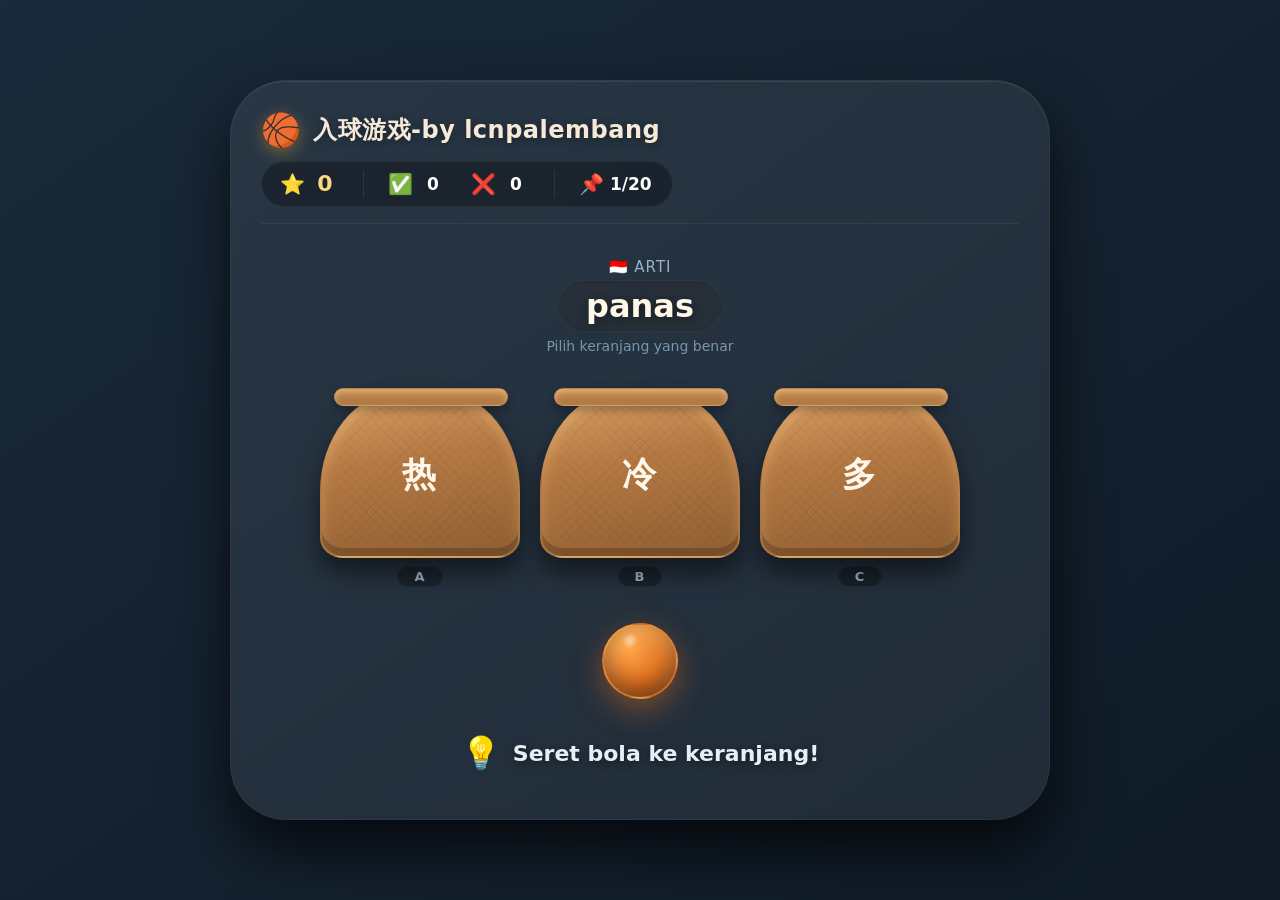
==== data/wo1/bola.html @ 04ea9fd0 "Add files via upload" ====
<!DOCTYPE html>
<html lang="id">
<head>
    <meta charset="UTF-8" />
    <meta name="viewport" content="width=device-width, initial-scale=1.0" />
    <title>🏀 入球游戏 - Kosakata Mandarin</title>
    <style>
        /* ===== RESET & BASE ===== */
        * {
            box-sizing: border-box;
            margin: 0;
            padding: 0;
            user-select: none;
        }
        body {
            font-family: 'Segoe UI', 'Poppins', system-ui, sans-serif;
            min-height: 100vh;
            background: linear-gradient(145deg, #1a2a3a 0%, #0f1a26 100%);
            display: flex;
            justify-content: center;
            align-items: center;
            padding: 20px;
            margin: 0;
        }

        /* ===== GAME CONTAINER ===== */
        .game-container {
            max-width: 820px;
            width: 100%;
            background: rgba(255, 255, 255, 0.07);
            backdrop-filter: blur(4px);
            border-radius: 56px;
            padding: 30px 30px 40px;
            box-shadow: 0 30px 60px rgba(0, 0, 0, 0.7), inset 0 1px 0 rgba(255, 255, 255, 0.08);
            border: 1px solid rgba(255, 255, 255, 0.04);
            transition: all 0.3s;
        }

        /* ===== HEADER ===== */
        .header {
            display: flex;
            justify-content: space-between;
            align-items: center;
            flex-wrap: wrap;
            gap: 12px 18px;
            padding-bottom: 16px;
            border-bottom: 1px solid rgba(255, 255, 255, 0.06);
            margin-bottom: 22px;
        }
        .title {
            display: flex;
            align-items: center;
            gap: 12px;
        }
        .title h1 {
            font-size: 24px;
            font-weight: 700;
            color: #f6e9d7;
            letter-spacing: 0.5px;
            text-shadow: 0 2px 8px rgba(0, 0, 0, 0.4);
        }
        .title .ball-icon {
            font-size: 32px;
            filter: drop-shadow(0 4px 8px rgba(255, 160, 40, 0.4));
        }

        .stats {
            display: flex;
            align-items: center;
            gap: 16px 24px;
            flex-wrap: wrap;
            background: rgba(0, 0, 0, 0.3);
            padding: 8px 20px 8px 18px;
            border-radius: 40px;
            border: 1px solid rgba(255, 255, 255, 0.05);
        }
        .stat-item {
            display: flex;
            align-items: center;
            gap: 6px;
            font-size: 17px;
            font-weight: 600;
            color: #cfddee;
        }
        .stat-item .icon {
            font-size: 20px;
        }
        .stat-item .value {
            min-width: 28px;
            text-align: center;
            color: #fff;
            font-weight: 700;
        }
        .stat-item .value.score-val {
            color: #ffd780;
            font-size: 22px;
        }
        .stat-divider {
            width: 1px;
            height: 28px;
            background: rgba(255, 255, 255, 0.08);
        }

        /* ===== MEANING DISPLAY ===== */
        .meaning-area {
            text-align: center;
            padding: 12px 10px 18px;
        }
        .meaning-label {
            font-size: 15px;
            font-weight: 400;
            color: #9ab0c9;
            letter-spacing: 1px;
            text-transform: uppercase;
            margin-bottom: 4px;
        }
        .meaning-text {
            font-size: 32px;
            font-weight: 600;
            color: #fff7e8;
            text-shadow: 0 2px 12px rgba(0, 0, 0, 0.5);
            background: rgba(0, 0, 0, 0.25);
            display: inline-block;
            padding: 6px 28px;
            border-radius: 60px;
            border: 1px solid rgba(255, 255, 255, 0.05);
            backdrop-filter: blur(2px);
        }
        .question-counter {
            font-size: 14px;
            color: #7895b0;
            margin-top: 6px;
        }

        /* ===== BASKETS ROW ===== */
        .baskets-row {
            display: flex;
            justify-content: center;
            align-items: flex-end;
            gap: 20px;
            margin: 20px 0 30px;
            padding: 0 6px;
            flex-wrap: wrap;
        }

        /* ===== SINGLE BASKET ===== */
        .basket {
            flex: 1 1 150px;
            max-width: 200px;
            min-width: 120px;
            display: flex;
            flex-direction: column;
            align-items: center;
            cursor: pointer;
            transition: transform 0.2s, filter 0.2s;
            position: relative;
        }
        .basket:hover {
            transform: translateY(-3px);
        }
        .basket:active {
            transform: scale(0.96);
        }
        .basket.drag-over {
            transform: scale(1.04);
            filter: brightness(1.2);
        }

        /* Basket body */
        .basket-body {
            width: 100%;
            aspect-ratio: 1.2 / 1;
            background: linear-gradient(170deg, #d9a066, #b67a44 40%, #8f5e32);
            border-radius: 40% 40% 24px 24px / 60% 60% 20px 20px;
            position: relative;
            display: flex;
            align-items: center;
            justify-content: center;
            box-shadow: 0 14px 24px rgba(0, 0, 0, 0.5), inset 0 -8px 0 rgba(0, 0, 0, 0.2), inset 0 6px 12px rgba(255, 220, 140, 0.25);
            border: 2px solid rgba(255, 200, 120, 0.15);
            transition: all 0.25s;
        }
        /* Basket weave texture (subtle) */
        .basket-body::before {
            content: '';
            position: absolute;
            inset: 8%;
            border-radius: 30% 30% 12px 12px / 40% 40% 10px 10px;
            background: repeating-linear-gradient(45deg,
                    transparent,
                    transparent 6px,
                    rgba(0, 0, 0, 0.04) 6px,
                    rgba(0, 0, 0, 0.04) 7px),
                repeating-linear-gradient(-45deg,
                    transparent,
                    transparent 6px,
                    rgba(0, 0, 0, 0.04) 6px,
                    rgba(0, 0, 0, 0.04) 7px);
            pointer-events: none;
        }
        /* Basket rim */
        .basket-body::after {
            content: '';
            position: absolute;
            top: -6px;
            left: 6%;
            width: 88%;
            height: 16px;
            background: linear-gradient(180deg, #c9925a, #a8733f);
            border-radius: 40px;
            box-shadow: 0 4px 10px rgba(0, 0, 0, 0.3), inset 0 2px 6px rgba(255, 210, 140, 0.5);
            border: 1px solid rgba(255, 200, 140, 0.15);
        }

        /* Hanzi on basket */
        .basket-hanzi {
            font-size: 34px;
            font-weight: 700;
            color: #fff7ea;
            text-shadow: 0 3px 12px rgba(0, 0, 0, 0.6), 0 0 0 1px rgba(0, 0, 0, 0.2);
            z-index: 2;
            letter-spacing: 2px;
            line-height: 1.2;
            text-align: center;
            padding: 0 4px;
            font-family: 'Noto Serif SC', 'SimSun', serif;
        }
        .basket-hanzi.small {
            font-size: 26px;
        }

        /* Basket label (A/B/C) */
        .basket-label {
            margin-top: 8px;
            font-size: 13px;
            font-weight: 600;
            color: #9ab0c9;
            letter-spacing: 1px;
            background: rgba(0, 0, 0, 0.3);
            padding: 2px 16px;
            border-radius: 20px;
            border: 1px solid rgba(255, 255, 255, 0.04);
        }

        /* Basket glow on correct/incorrect */
        .basket.correct-glow .basket-body {
            box-shadow: 0 0 40px rgba(80, 255, 120, 0.6), 0 14px 24px rgba(0, 0, 0, 0.5);
            border-color: rgba(80, 255, 120, 0.5);
        }
        .basket.wrong-glow .basket-body {
            box-shadow: 0 0 40px rgba(255, 70, 70, 0.6), 0 14px 24px rgba(0, 0, 0, 0.5);
            border-color: rgba(255, 70, 70, 0.5);
        }

        /* ===== BALL ===== */
        .ball-wrapper {
            display: flex;
            justify-content: center;
            padding: 6px 0 10px;
            position: relative;
            height: 110px;
            touch-action: none;
        }
        .ball {
            width: 76px;
            height: 76px;
            border-radius: 50%;
            background: radial-gradient(circle at 35% 30%, #ffa94d, #e07020 55%, #a04010);
            box-shadow: 0 10px 30px rgba(255, 120, 20, 0.4), inset 0 -8px 20px rgba(0, 0, 0, 0.4), inset 0 6px 20px rgba(255, 220, 140, 0.5);
            cursor: grab;
            transition: transform 0.15s, box-shadow 0.2s;
            position: relative;
            touch-action: none;
            z-index: 10;
            border: 2px solid rgba(255, 200, 120, 0.2);
        }
        .ball::after {
            content: '';
            position: absolute;
            top: 12%;
            left: 22%;
            width: 28%;
            height: 18%;
            background: radial-gradient(circle, rgba(255, 255, 255, 0.5) 0%, transparent 70%);
            border-radius: 50%;
            transform: rotate(-30deg);
        }
        .ball:active {
            cursor: grabbing;
        }
        .ball.dragging {
            cursor: grabbing;
            transform: scale(1.12);
            box-shadow: 0 16px 48px rgba(255, 120, 20, 0.6);
            z-index: 50;
            transition: none;
        }
        .ball.dropped-correct {
            animation: ballDropCorrect 0.55s ease forwards;
        }
        .ball.dropped-wrong {
            animation: ballDropWrong 0.6s ease forwards;
        }
        .ball.hidden-ball {
            opacity: 0;
            pointer-events: none;
            transition: opacity 0.2s;
        }

        /* ===== BALL ANIMATIONS ===== */
        @keyframes ballDropCorrect {
            0% {
                transform: scale(1.1);
                opacity: 1;
            }
            40% {
                transform: scale(0.8) translateY(40px);
                opacity: 0.9;
            }
            100% {
                transform: scale(0.3) translateY(90px);
                opacity: 0;
            }
        }
        @keyframes ballDropWrong {
            0% {
                transform: translateX(0);
                opacity: 1;
            }
            20% {
                transform: translateX(-30px) rotate(-15deg);
            }
            40% {
                transform: translateX(30px) rotate(15deg);
            }
            60% {
                transform: translateX(-18px) rotate(-8deg);
            }
            80% {
                transform: translateX(12px) rotate(5deg);
            }
            100% {
                transform: translateX(0) rotate(0deg);
                opacity: 1;
            }
        }

        /* ===== DRAG GHOST (clone) ===== */
        .ball-ghost {
            position: fixed;
            width: 76px;
            height: 76px;
            border-radius: 50%;
            background: radial-gradient(circle at 35% 30%, #ffa94d, #e07020 55%, #a04010);
            box-shadow: 0 20px 50px rgba(255, 120, 20, 0.7);
            pointer-events: none;
            z-index: 999;
            transform: translate(-50%, -50%) scale(1.08);
            border: 2px solid rgba(255, 200, 120, 0.3);
            display: none;
        }
        .ball-ghost::after {
            content: '';
            position: absolute;
            top: 12%;
            left: 22%;
            width: 28%;
            height: 18%;
            background: radial-gradient(circle, rgba(255, 255, 255, 0.5) 0%, transparent 70%);
            border-radius: 50%;
            transform: rotate(-30deg);
        }

        /* ===== FEEDBACK ===== */
        .feedback-area {
            text-align: center;
            min-height: 52px;
            display: flex;
            align-items: center;
            justify-content: center;
            gap: 12px;
            font-size: 22px;
            font-weight: 600;
            padding: 4px 0;
            transition: all 0.25s;
        }
        .feedback-area .fb-icon {
            font-size: 32px;
        }
        .feedback-area .fb-text {
            color: #e8eef5;
            text-shadow: 0 2px 8px rgba(0, 0, 0, 0.4);
        }
        .feedback-area .fb-text.correct {
            color: #7dffb3;
        }
        .feedback-area .fb-text.wrong {
            color: #ff7a7a;
        }
        .feedback-area .fb-score {
            font-size: 18px;
            color: #ffd780;
            background: rgba(0, 0, 0, 0.3);
            padding: 2px 16px;
            border-radius: 30px;
        }

        /* ===== NEXT BUTTON ===== */
        .next-btn {
            display: none;
            margin: 14px auto 0;
            padding: 12px 42px;
            font-size: 20px;
            font-weight: 700;
            color: #1a2a3a;
            background: linear-gradient(145deg, #ffd780, #f5b84a);
            border: none;
            border-radius: 60px;
            cursor: pointer;
            box-shadow: 0 8px 24px rgba(255, 180, 60, 0.3);
            transition: transform 0.2s, box-shadow 0.2s;
            letter-spacing: 0.5px;
        }
        .next-btn:hover {
            transform: scale(1.04);
            box-shadow: 0 12px 32px rgba(255, 180, 60, 0.45);
        }
        .next-btn:active {
            transform: scale(0.96);
        }
        .next-btn.show {
            display: block;
        }

        /* ===== GAME OVER ===== */
        .game-over {
            display: none;
            text-align: center;
            padding: 30px 10px 10px;
        }
        .game-over.show {
            display: block;
        }
        .game-over .big-icon {
            font-size: 72px;
            margin-bottom: 10px;
        }
        .game-over h2 {
            font-size: 34px;
            color: #fff7e8;
            margin-bottom: 8px;
        }
        .game-over .final-score {
            font-size: 26px;
            color: #ffd780;
            font-weight: 700;
        }
        .game-over .final-detail {
            font-size: 18px;
            color: #9ab0c9;
            margin-top: 6px;
        }
        .restart-btn {
            margin-top: 22px;
            padding: 14px 48px;
            font-size: 20px;
            font-weight: 700;
            color: #1a2a3a;
            background: linear-gradient(145deg, #7dffb3, #4ad08a);
            border: none;
            border-radius: 60px;
            cursor: pointer;
            box-shadow: 0 8px 24px rgba(80, 255, 120, 0.25);
            transition: transform 0.2s, box-shadow 0.2s;
        }
        .restart-btn:hover {
            transform: scale(1.04);
            box-shadow: 0 12px 32px rgba(80, 255, 120, 0.35);
        }
        .restart-btn:active {
            transform: scale(0.96);
        }

        /* ===== RESPONSIVE ===== */
        @media (max-width: 640px) {
            .game-container {
                padding: 18px 14px 28px;
                border-radius: 32px;
            }
            .title h1 {
                font-size: 18px;
            }
            .title .ball-icon {
                font-size: 24px;
            }
            .stats {
                gap: 8px 12px;
                padding: 6px 14px 6px 12px;
            }
            .stat-item {
                font-size: 14px;
            }
            .stat-item .value.score-val {
                font-size: 18px;
            }
            .meaning-text {
                font-size: 24px;
                padding: 4px 18px;
            }
            .baskets-row {
                gap: 12px;
            }
            .basket {
                flex: 1 1 90px;
                min-width: 80px;
            }
            .basket-hanzi {
                font-size: 26px;
            }
            .basket-hanzi.small {
                font-size: 20px;
            }
            .ball {
                width: 62px;
                height: 62px;
            }
            .ball-wrapper {
                height: 90px;
            }
            .feedback-area {
                font-size: 18px;
                min-height: 44px;
            }
            .feedback-area .fb-icon {
                font-size: 26px;
            }
            .next-btn {
                padding: 10px 30px;
                font-size: 17px;
            }
            .stat-divider {
                display: none;
            }
            .ball-ghost {
                width: 62px;
                height: 62px;
            }
        }
        @media (max-width: 420px) {
            .basket-hanzi {
                font-size: 20px;
            }
            .basket-hanzi.small {
                font-size: 16px;
            }
            .basket-body {
                border-radius: 30% 30% 16px 16px / 50% 50% 14px 14px;
            }
            .basket-body::after {
                height: 10px;
                top: -4px;
            }
            .meaning-text {
                font-size: 20px;
            }
            .ball {
                width: 52px;
                height: 52px;
            }
            .ball-wrapper {
                height: 76px;
            }
            .ball-ghost {
                width: 52px;
                height: 52px;
            }
        }
    </style>
</head>
<body>

    <div class="game-container" id="app">
        <!-- HEADER -->
        <div class="header">
            <div class="title">
                <span class="ball-icon">🏀</span>
                <h1>入球游戏-by lcnpalembang</h1>
            </div>
            <div class="stats">
                <div class="stat-item">
                    <span class="icon">⭐</span>
                    <span class="value score-val" id="scoreDisplay">0</span>
                </div>
                <span class="stat-divider"></span>
                <div class="stat-item">
                    <span class="icon">✅</span>
                    <span class="value" id="correctCount">0</span>
                </div>
                <div class="stat-item">
                    <span class="icon">❌</span>
                    <span class="value" id="wrongCount">0</span>
                </div>
                <span class="stat-divider"></span>
                <div class="stat-item">
                    <span class="icon">📌</span>
                    <span class="value" id="questionCounter">1/20</span>
                </div>
            </div>
        </div>

        <!-- MEANING -->
        <div class="meaning-area">
            <div class="meaning-label">🇮🇩 Arti</div>
            <div class="meaning-text" id="meaningDisplay">—</div>
            <div class="question-counter" id="progressHint">Pilih keranjang yang benar</div>
        </div>

        <!-- BASKETS -->
        <div class="baskets-row" id="basketsRow">
            <!-- Basket A -->
            <div class="basket" data-index="0" id="basket0">
                <div class="basket-body">
                    <span class="basket-hanzi" id="hanzi0">—</span>
                </div>
                <span class="basket-label">A</span>
            </div>
            <!-- Basket B -->
            <div class="basket" data-index="1" id="basket1">
                <div class="basket-body">
                    <span class="basket-hanzi" id="hanzi1">—</span>
                </div>
                <span class="basket-label">B</span>
            </div>
            <!-- Basket C -->
            <div class="basket" data-index="2" id="basket2">
                <div class="basket-body">
                    <span class="basket-hanzi" id="hanzi2">—</span>
                </div>
                <span class="basket-label">C</span>
            </div>
        </div>

        <!-- BALL -->
        <div class="ball-wrapper" id="ballWrapper">
            <div class="ball" id="ball"></div>
        </div>

        <!-- FEEDBACK -->
        <div class="feedback-area" id="feedbackArea">
            <span class="fb-icon" id="fbIcon">💡</span>
            <span class="fb-text" id="fbText">Seret bola ke keranjang!</span>
        </div>

        <!-- NEXT BUTTON -->
        <button class="next-btn" id="nextBtn">▶ Lanjut</button>

        <!-- GAME OVER -->
        <div class="game-over" id="gameOver">
            <div class="big-icon">🏆</div>
            <h2>Permainan Selesai!</h2>
            <div class="final-score" id="finalScore">Skor: 0</div>
            <div class="final-detail" id="finalDetail">✅ 0 benar · ❌ 0 salah</div>
            <button class="restart-btn" id="restartBtn">🔄 Main Lagi</button>
        </div>
    </div>

    <!-- Drag Ghost -->
    <div class="ball-ghost" id="ballGhost"></div>

    <script>
        // ============================================================
        //  SOUND ENGINE (Web Audio API)
        // ============================================================
        class SoundEngine {
            constructor() {
                this.ctx = null;
                this.ready = false;
            }

            init() {
                try {
                    this.ctx = new(window.AudioContext || window.webkitAudioContext)();
                    this.ready = true;
                } catch (_) {
                    this.ready = false;
                }
            }

            // ———— APPLAUSE ————
            playApplause() {
                if (!this.ready) return;
                try {
                    const ctx = this.ctx;
                    const now = ctx.currentTime;
                    const count = 18;
                    for (let i = 0; i < count; i++) {
                        const osc = ctx.createOscillator();
                        const gain = ctx.createGain();
                        osc.connect(gain);
                        gain.connect(ctx.destination);
                        const freq = 800 + Math.random() * 600;
                        osc.frequency.value = freq;
                        const dur = 0.04 + Math.random() * 0.06;
                        const t = now + 0.06 * i + Math.random() * 0.03;
                        gain.gain.setValueAtTime(0.08 + Math.random() * 0.06, t);
                        gain.gain.exponentialRampToValueAtTime(0.001, t + dur);
                        osc.start(t);
                        osc.stop(t + dur + 0.01);
                        // Add a second layer for richness
                        if (i % 2 === 0) {
                            const osc2 = ctx.createOscillator();
                            const gain2 = ctx.createGain();
                            osc2.connect(gain2);
                            gain2.connect(ctx.destination);
                            osc2.frequency.value = freq * 1.5;
                            gain2.gain.setValueAtTime(0.04 + Math.random() * 0.04, t + 0.01);
                            gain2.gain.exponentialRampToValueAtTime(0.001, t + dur + 0.01);
                            osc2.start(t + 0.01);
                            osc2.stop(t + dur + 0.02);
                        }
                    }
                    // Cheer layer
                    setTimeout(() => {
                        try {
                            for (let i = 0; i < 6; i++) {
                                const osc = ctx.createOscillator();
                                const gain = ctx.createGain();
                                osc.connect(gain);
                                gain.connect(ctx.destination);
                                osc.frequency.value = 1200 + Math.random() * 400;
                                const t = ctx.currentTime + i * 0.08;
                                gain.gain.setValueAtTime(0.05, t);
                                gain.gain.exponentialRampToValueAtTime(0.001, t + 0.08);
                                osc.start(t);
                                osc.stop(t + 0.09);
                            }
                        } catch (_) {}
                    }, 200);
                } catch (_) {}
            }

            // ———— MOCKING / WRONG ————
            playMocking() {
                if (!this.ready) return;
                try {
                    const ctx = this.ctx;
                    const now = ctx.currentTime;
                    // Descending "wah wah" using oscillator with vibrato
                    const notes = [600, 500, 420, 350, 300, 250];
                    notes.forEach((freq, i) => {
                        const osc = ctx.createOscillator();
                        const gain = ctx.createGain();
                        osc.connect(gain);
                        gain.connect(ctx.destination);
                        osc.type = 'sawtooth';
                        osc.frequency.value = freq;
                        const t = now + i * 0.12;
                        gain.gain.setValueAtTime(0.08, t);
                        gain.gain.exponentialRampToValueAtTime(0.001, t + 0.15);
                        osc.start(t);
                        osc.stop(t + 0.16);
                        // Add a bit of pitch bend
                        osc.frequency.setValueAtTime(freq, t);
                        osc.frequency.exponentialRampToValueAtTime(freq * 0.7, t + 0.12);
                    });
                    // Add a "buzzer" effect
                    const oscB = ctx.createOscillator();
                    const gainB = ctx.createGain();
                    oscB.connect(gainB);
                    gainB.connect(ctx.destination);
                    oscB.type = 'square';
                    oscB.frequency.value = 180;
                    gainB.gain.setValueAtTime(0.04, now + 0.05);
                    gainB.gain.exponentialRampToValueAtTime(0.001, now + 0.45);
                    oscB.start(now + 0.05);
                    oscB.stop(now + 0.46);
                    // Second layer
                    const oscB2 = ctx.createOscillator();
                    const gainB2 = ctx.createGain();
                    oscB2.connect(gainB2);
                    gainB2.connect(ctx.destination);
                    oscB2.type = 'sawtooth';
                    oscB2.frequency.value = 140;
                    gainB2.gain.setValueAtTime(0.03, now + 0.1);
                    gainB2.gain.exponentialRampToValueAtTime(0.001, now + 0.5);
                    oscB2.start(now + 0.1);
                    oscB2.stop(now + 0.51);
                } catch (_) {}
            }
        }

        // ============================================================
        //  QUESTION BANK (20 questions)
        // ============================================================
        const QUESTIONS = [{
            meaning: 'masuk (mendekati pembicara)',
            correct: '进来',
            distractors: ['进去', '出来']
        }, {
            meaning: 'naik (menjauhi pembicara)',
            correct: '上去',
            distractors: ['上来', '下去']
        }, {
            meaning: 'membeli',
            correct: '买',
            distractors: ['卖', '找']
        }, {
            meaning: 'membuka / mengemudi',
            correct: '开',
            distractors: ['关', '找']
        }, {
            meaning: 'banyak',
            correct: '多',
            distractors: ['少', '好']
        }, {
            meaning: 'cepat',
            correct: '快',
            distractors: ['慢', '冷']
        }, {
            meaning: 'minum',
            correct: '喝',
            distractors: ['吃', '洗']
        }, {
            meaning: 'kembali (mendekati pembicara)',
            correct: '回来',
            distractors: ['回去', '过来']
        }, {
            meaning: 'turun (mendekati pembicara)',
            correct: '下来',
            distractors: ['下去', '上来']
        }, {
            meaning: 'keluar (menjauhi pembicara)',
            correct: '出去',
            distractors: ['出来', '进去']
        }, {
            meaning: 'sopan / terlalu baik',
            correct: '客气',
            distractors: ['不好意思', '漂亮']
        }, {
            meaning: 'mencari',
            correct: '找',
            distractors: ['我', '接']
        }, {
            meaning: 'sedikit',
            correct: '少',
            distractors: ['多', '快']
        }, {
            meaning: 'panas',
            correct: '热',
            distractors: ['冷', '多']
        }, {
            meaning: 'makan',
            correct: '吃饭',
            distractors: ['做菜', '睡觉']
        }, {
            meaning: 'menunggu',
            correct: '等',
            distractors: ['接', '送']
        }, {
            meaning: 'kepada / untuk',
            correct: '给',
            distractors: ['跟', '在']
        }, {
            meaning: 'di / sedang',
            correct: '在',
            distractors: ['从', '到']
        }, {
            meaning: 'sudah',
            correct: '已经',
            distractors: ['马上', '还']
        }, {
            meaning: 'jangan',
            correct: '别',
            distractors: ['都', '也']
        }];

        // ============================================================
        //  GAME STATE
        // ============================================================
        let state = {
            questions: [],
            currentIndex: 0,
            score: 0,
            correctCount: 0,
            wrongCount: 0,
            totalQuestions: 0,
            isAnimating: false,
            isDragging: false,
            answered: false,
            gameOver: false,
        };

        // DOM refs
        const $ = id => document.getElementById(id);
        const ball = $('ball');
        const ballGhost = $('ballGhost');
        const ballWrapper = $('ballWrapper');
        const baskets = [
            $('basket0'),
            $('basket1'),
            $('basket2')
        ];
        const hanziEls = [
            $('hanzi0'),
            $('hanzi1'),
            $('hanzi2')
        ];
        const meaningDisplay = $('meaningDisplay');
        const scoreDisplay = $('scoreDisplay');
        const correctCountEl = $('correctCount');
        const wrongCountEl = $('wrongCount');
        const questionCounter = $('questionCounter');
        const progressHint = $('progressHint');
        const feedbackArea = $('feedbackArea');
        const fbIcon = $('fbIcon');
        const fbText = $('fbText');
        const nextBtn = $('nextBtn');
        const gameOverEl = $('gameOver');
        const finalScore = $('finalScore');
        const finalDetail = $('finalDetail');
        const restartBtn = $('restartBtn');

        const sound = new SoundEngine();

        // ============================================================
        //  HELPERS
        // ============================================================
        function shuffle(arr) {
            for (let i = arr.length - 1; i > 0; i--) {
                const j = Math.floor(Math.random() * (i + 1));
                [arr[i], arr[j]] = [arr[j], arr[i]];
            }
            return arr;
        }

        function buildShuffledQuestions() {
            const qs = QUESTIONS.map(q => ({
                meaning: q.meaning,
                correct: q.correct,
                options: shuffle([q.correct, ...q.distractors])
            }));
            return shuffle(qs);
        }

        // ============================================================
        //  RENDER QUESTION
        // ============================================================
        function renderQuestion() {
            if (state.gameOver) return;
            const q = state.questions[state.currentIndex];
            if (!q) return;

            meaningDisplay.textContent = q.meaning;
            for (let i = 0; i < 3; i++) {
                hanziEls[i].textContent = q.options[i];
                // adjust font size for long hanzi
                hanziEls[i].classList.toggle('small', q.options[i].length > 2);
                baskets[i].className = 'basket';
                baskets[i].dataset.correct = q.options[i] === q.correct ? 'true' : 'false';
            }

            // Reset ball
            ball.className = 'ball';
            ball.style.display = 'block';
            ball.style.transform = '';
            ball.style.opacity = '1';
            ball.style.pointerEvents = 'auto';

            // Reset feedback
            fbIcon.textContent = '💡';
            fbText.textContent = 'Seret bola ke keranjang!';
            fbText.className = 'fb-text';
            feedbackArea.querySelector('.fb-score')?.remove();

            // Hide next button
            nextBtn.classList.remove('show');
            nextBtn.style.display = 'none';

            state.answered = false;
            state.isAnimating = false;

            // Update counter
            questionCounter.textContent = `${state.currentIndex + 1}/${state.totalQuestions}`;
            progressHint.textContent = 'Pilih keranjang yang benar';
        }

        // ============================================================
        //  UPDATE STATS
        // ============================================================
        function updateStats() {
            scoreDisplay.textContent = state.score;
            correctCountEl.textContent = state.correctCount;
            wrongCountEl.textContent = state.wrongCount;
        }

        // ============================================================
        //  HANDLE ANSWER
        // ============================================================
        function handleAnswer(basketEl) {
            if (state.isAnimating || state.answered || state.gameOver) return;
            const isCorrect = basketEl.dataset.correct === 'true';

            state.answered = true;
            state.isAnimating = true;

            // Disable ball
            ball.style.pointerEvents = 'none';

            // Find the correct basket for visual feedback
            const correctBasket = baskets.find(b => b.dataset.correct === 'true');

            if (isCorrect) {
                // ———— CORRECT ————
                state.score += 2;
                state.correctCount++;
                basketEl.classList.add('correct-glow');

                // Ball drops into basket
                ball.classList.add('dropped-correct');
                setTimeout(() => {
                    ball.style.display = 'none';
                }, 550);

                // Feedback
                fbIcon.textContent = '🎉';
                fbText.textContent = 'Benar! +2 poin';
                fbText.className = 'fb-text correct';

                // Sound: applause
                sound.playApplause();

                // Show score bump
                const bump = document.createElement('span');
                bump.className = 'fb-score';
                bump.textContent = '+2';
                feedbackArea.appendChild(bump);

            } else {
                // ———— WRONG ————
                state.score -= 3;
                state.wrongCount++;
                basketEl.classList.add('wrong-glow');

                // Ball bounces back
                ball.classList.add('dropped-wrong');
                setTimeout(() => {
                    ball.classList.remove('dropped-wrong');
                    ball.style.transform = '';
                }, 620);

                // Also highlight the correct basket
                if (correctBasket) {
                    correctBasket.classList.add('correct-glow');
                }

                // Feedback
                fbIcon.textContent = '😅';
                fbText.textContent = `Salah! -3 poin · Jawaban: ${correctBasket?.querySelector('.basket-hanzi')?.textContent || '?'}`;
                fbText.className = 'fb-text wrong';

                // Sound: mocking
                sound.playMocking();

                // Show score bump
                const bump = document.createElement('span');
                bump.className = 'fb-score';
                bump.textContent = '-3';
                bump.style.color = '#ff7a7a';
                feedbackArea.appendChild(bump);
            }

            updateStats();

            // Show next button after delay
            setTimeout(() => {
                state.isAnimating = false;
                if (!state.gameOver) {
                    nextBtn.style.display = 'block';
                    nextBtn.classList.add('show');
                    if (state.currentIndex >= state.totalQuestions - 1) {
                        nextBtn.textContent = '🏁 Lihat Hasil';
                    } else {
                        nextBtn.textContent = '▶ Lanjut';
                    }
                }
            }, 800);
        }

        // ============================================================
        //  NEXT QUESTION / GAME OVER
        // ============================================================
        function goToNext() {
            if (state.isAnimating) return;
            if (state.gameOver) return;

            if (state.currentIndex >= state.totalQuestions - 1) {
                // Game Over
                endGame();
                return;
            }

            state.currentIndex++;
            renderQuestion();
            // Reset basket glows
            baskets.forEach(b => b.className = 'basket');
            // Remove any extra fb-score
            feedbackArea.querySelectorAll('.fb-score').forEach(el => el.remove());
        }

        function endGame() {
            state.gameOver = true;
            gameOverEl.classList.add('show');
            finalScore.textContent = `Skor Akhir: ${state.score}`;
            finalDetail.textContent = `✅ ${state.correctCount} benar · ❌ ${state.wrongCount} salah`;
            // Hide game elements
            document.querySelector('.meaning-area').style.opacity = '0.4';
            document.querySelector('.baskets-row').style.opacity = '0.4';
            ball.style.display = 'none';
            nextBtn.style.display = 'none';
            feedbackArea.querySelectorAll('.fb-score').forEach(el => el.remove());
            fbIcon.textContent = '🏁';
            fbText.textContent = 'Permainan selesai!';
            fbText.className = 'fb-text';
        }

        // ============================================================
        //  RESTART
        // ============================================================
        function restartGame() {
            state.questions = buildShuffledQuestions();
            state.currentIndex = 0;
            state.score = 0;
            state.correctCount = 0;
            state.wrongCount = 0;
            state.totalQuestions = state.questions.length;
            state.isAnimating = false;
            state.answered = false;
            state.gameOver = false;

            gameOverEl.classList.remove('show');
            document.querySelector('.meaning-area').style.opacity = '1';
            document.querySelector('.baskets-row').style.opacity = '1';
            ball.style.display = 'block';
            ball.className = 'ball';
            ball.style.pointerEvents = 'auto';
            nextBtn.style.display = 'none';
            nextBtn.classList.remove('show');
            nextBtn.textContent = '▶ Lanjut';
            feedbackArea.querySelectorAll('.fb-score').forEach(el => el.remove());
            baskets.forEach(b => b.className = 'basket');

            updateStats();
            renderQuestion();
            // Re-init sound context on user interaction
            if (!sound.ready) {
                sound.init();
            }
        }

        // ============================================================
        //  DRAG & DROP (Mouse + Touch)
        // ============================================================
        let dragData = {
            active: false,
            startX: 0,
            startY: 0,
            offsetX: 0,
            offsetY: 0,
            ghostVisible: false,
        };

        function getBallCenter() {
            const rect = ball.getBoundingClientRect();
            return { x: rect.left + rect.width / 2, y: rect.top + rect.height / 2 };
        }

        function getBasketCenter(el) {
            const rect = el.getBoundingClientRect();
            return { x: rect.left + rect.width / 2, y: rect.top + rect.height / 2 };
        }

        function isOverBasket(basketEl, clientX, clientY) {
            const rect = basketEl.getBoundingClientRect();
            // Use a slightly smaller hit area for better feel
            const pad = 12;
            return clientX >= rect.left + pad &&
                clientX <= rect.right - pad &&
                clientY >= rect.top + pad &&
                clientY <= rect.bottom - pad;
        }

        function getBasketAt(clientX, clientY) {
            for (const b of baskets) {
                if (isOverBasket(b, clientX, clientY)) {
                    return b;
                }
            }
            return null;
        }

        // ———— MOUSE ————
        function onMouseDown(e) {
            if (state.isAnimating || state.answered || state.gameOver) return;
            if (e.button !== 0) return;
            e.preventDefault();
            const rect = ball.getBoundingClientRect();
            dragData.offsetX = e.clientX - rect.left;
            dragData.offsetY = e.clientY - rect.top;
            dragData.active = true;
            dragData.ghostVisible = true;

            ball.classList.add('dragging');
            ballGhost.style.display = 'block';
            ballGhost.style.left = e.clientX + 'px';
            ballGhost.style.top = e.clientY + 'px';
            ball.style.opacity = '0.4';

            document.addEventListener('mousemove', onMouseMove);
            document.addEventListener('mouseup', onMouseUp);
        }

        function onMouseMove(e) {
            if (!dragData.active) return;
            e.preventDefault();
            ballGhost.style.left = e.clientX + 'px';
            ballGhost.style.top = e.clientY + 'px';

            // Highlight basket on hover
            const over = getBasketAt(e.clientX, e.clientY);
            baskets.forEach(b => b.classList.remove('drag-over'));
            if (over) over.classList.add('drag-over');
        }

        function onMouseUp(e) {
            if (!dragData.active) return;
            dragData.active = false;
            dragData.ghostVisible = false;
            ball.classList.remove('dragging');
            ballGhost.style.display = 'none';
            ball.style.opacity = '1';

            baskets.forEach(b => b.classList.remove('drag-over'));

            const over = getBasketAt(e.clientX, e.clientY);
            if (over && !state.isAnimating && !state.answered) {
                handleAnswer(over);
            } else {
                // Snap ball back
                ball.style.transform = '';
            }

            document.removeEventListener('mousemove', onMouseMove);
            document.removeEventListener('mouseup', onMouseUp);
        }

        // ———— TOUCH ————
        function onTouchStart(e) {
            if (state.isAnimating || state.answered || state.gameOver) return;
            const touch = e.touches[0];
            if (!touch) return;
            e.preventDefault();

            const rect = ball.getBoundingClientRect();
            dragData.offsetX = touch.clientX - rect.left;
            dragData.offsetY = touch.clientY - rect.top;
            dragData.active = true;
            dragData.ghostVisible = true;

            ball.classList.add('dragging');
            ballGhost.style.display = 'block';
            ballGhost.style.left = touch.clientX + 'px';
            ballGhost.style.top = touch.clientY + 'px';
            ball.style.opacity = '0.4';

            document.addEventListener('touchmove', onTouchMove, { passive: false });
            document.addEventListener('touchend', onTouchEnd, { passive: false });
        }

        function onTouchMove(e) {
            if (!dragData.active) return;
            e.preventDefault();
            const touch = e.touches[0];
            if (!touch) return;
            ballGhost.style.left = touch.clientX + 'px';
            ballGhost.style.top = touch.clientY + 'px';

            const over = getBasketAt(touch.clientX, touch.clientY);
            baskets.forEach(b => b.classList.remove('drag-over'));
            if (over) over.classList.add('drag-over');
        }

        function onTouchEnd(e) {
            if (!dragData.active) return;
            dragData.active = false;
            dragData.ghostVisible = false;
            ball.classList.remove('dragging');
            ballGhost.style.display = 'none';
            ball.style.opacity = '1';

            baskets.forEach(b => b.classList.remove('drag-over'));

            const touch = e.changedTouches[0];
            if (touch) {
                const over = getBasketAt(touch.clientX, touch.clientY);
                if (over && !state.isAnimating && !state.answered) {
                    handleAnswer(over);
                } else {
                    ball.style.transform = '';
                }
            }

            document.removeEventListener('touchmove', onTouchMove);
            document.removeEventListener('touchend', onTouchEnd);
        }

        // ============================================================
        //  INIT
        // ============================================================
        function init() {
            // Sound init on first user interaction
            document.addEventListener('click', () => {
                if (!sound.ready) sound.init();
            }, { once: true });
            document.addEventListener('touchstart', () => {
                if (!sound.ready) sound.init();
            }, { once: true });

            state.questions = buildShuffledQuestions();
            state.totalQuestions = state.questions.length;
            state.currentIndex = 0;
            state.score = 0;
            state.correctCount = 0;
            state.wrongCount = 0;
            state.gameOver = false;

            updateStats();
            renderQuestion();

            // Event listeners
            ball.addEventListener('mousedown', onMouseDown);
            ball.addEventListener('touchstart', onTouchStart, { passive: false });

            nextBtn.addEventListener('click', goToNext);
            restartBtn.addEventListener('click', restartGame);

            // Prevent context menu on long press
            ball.addEventListener('contextmenu', e => e.preventDefault());

            // Keyboard shortcut: Space or Enter to advance
            document.addEventListener('keydown', (e) => {
                if ((e.key === ' ' || e.key === 'Enter') && nextBtn.classList.contains('show')) {
                    e.preventDefault();
                    goToNext();
                }
                if (e.key === 'r' && state.gameOver) {
                    restartGame();
                }
            });

            console.log('🏀 入球游戏已启动!');
        }

        // Start when DOM ready
        if (document.readyState === 'loading') {
            document.addEventListener('DOMContentLoaded', init);
        } else {
            init();
        }
    </script>

</body>
</html>
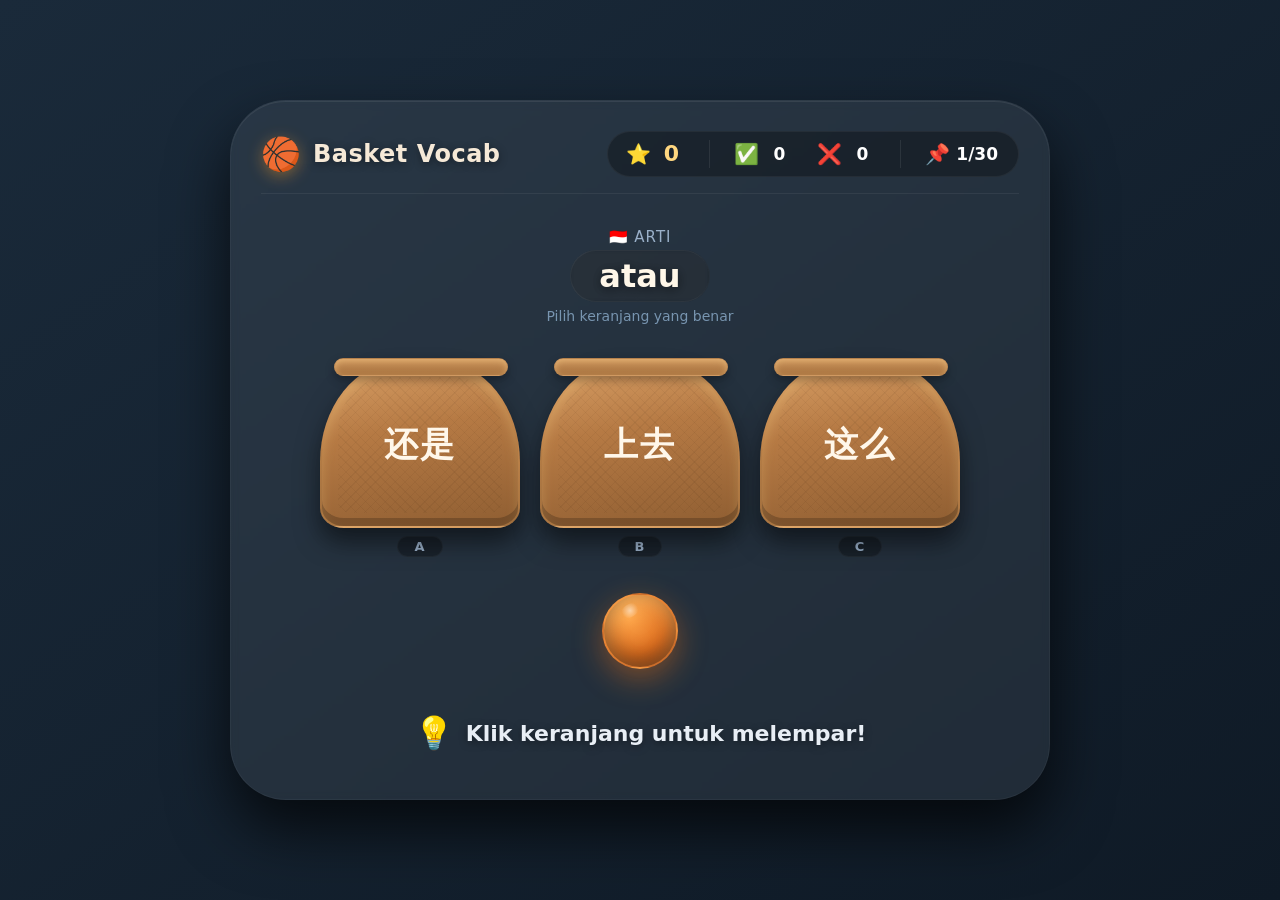
==== commit cbd64b46: "Add files via upload" ====
--- a/data/wo1/bola.html
+++ b/data/wo1/bola.html
@@ -1,16 +1,20 @@
 <!DOCTYPE html>
-<html lang="id">
+<html translate="no">
 <head>
     <meta charset="UTF-8" />
-    <meta name="viewport" content="width=device-width, initial-scale=1.0" />
-    <title>🏀 入球游戏 - Kosakata Mandarin</title>
+    <meta name="viewport" content="width=device-width, initial-scale=1.0, maximum-scale=1.0, user-scalable=no" />
+    <meta name="google" content="notranslate" />
+    <title>🏀 Basket Vocab Game</title>
     <style>
         /* ===== RESET & BASE ===== */
         * {
             box-sizing: border-box;
             margin: 0;
             padding: 0;
-            user-select: none;
+            user-select: none !important;
+            -webkit-user-select: none !important;
+            -webkit-touch-callout: none !important;
+            -webkit-tap-highlight-color: transparent;
         }
         body {
             font-family: 'Segoe UI', 'Poppins', system-ui, sans-serif;
@@ -21,9 +25,10 @@
             align-items: center;
             padding: 20px;
             margin: 0;
-        }
-
-        /* ===== GAME CONTAINER ===== */
+            overflow-x: hidden;
+            touch-action: pan-y; /* tetap izinkan scroll vertikal jika perlu */
+        }
+
         .game-container {
             max-width: 820px;
             width: 100%;
@@ -33,7 +38,8 @@
             padding: 30px 30px 40px;
             box-shadow: 0 30px 60px rgba(0, 0, 0, 0.7), inset 0 1px 0 rgba(255, 255, 255, 0.08);
             border: 1px solid rgba(255, 255, 255, 0.04);
-            transition: all 0.3s;
+            overflow: visible !important; /* biarkan bola terbang keluar */
+            position: relative;
         }
 
         /* ===== HEADER ===== */
@@ -101,10 +107,12 @@
             background: rgba(255, 255, 255, 0.08);
         }
 
-        /* ===== MEANING DISPLAY ===== */
+        /* ===== MEANING ===== */
         .meaning-area {
             text-align: center;
             padding: 12px 10px 18px;
+            position: relative;
+            z-index: 5;
         }
         .meaning-label {
             font-size: 15px;
@@ -132,7 +140,7 @@
             margin-top: 6px;
         }
 
-        /* ===== BASKETS ROW ===== */
+        /* ===== BASKETS ===== */
         .baskets-row {
             display: flex;
             justify-content: center;
@@ -141,9 +149,10 @@
             margin: 20px 0 30px;
             padding: 0 6px;
             flex-wrap: wrap;
-        }
-
-        /* ===== SINGLE BASKET ===== */
+            position: relative;
+            z-index: 5;
+        }
+
         .basket {
             flex: 1 1 150px;
             max-width: 200px;
@@ -152,21 +161,18 @@
             flex-direction: column;
             align-items: center;
             cursor: pointer;
-            transition: transform 0.2s, filter 0.2s;
+            transition: transform 0.15s, filter 0.15s;
             position: relative;
+            touch-action: manipulation;
         }
         .basket:hover {
-            transform: translateY(-3px);
+            transform: translateY(-4px);
+            filter: brightness(1.1);
         }
         .basket:active {
-            transform: scale(0.96);
-        }
-        .basket.drag-over {
-            transform: scale(1.04);
-            filter: brightness(1.2);
-        }
-
-        /* Basket body */
+            transform: scale(0.94);
+        }
+
         .basket-body {
             width: 100%;
             aspect-ratio: 1.2 / 1;
@@ -180,7 +186,6 @@
             border: 2px solid rgba(255, 200, 120, 0.15);
             transition: all 0.25s;
         }
-        /* Basket weave texture (subtle) */
         .basket-body::before {
             content: '';
             position: absolute;
@@ -198,7 +203,6 @@
                     rgba(0, 0, 0, 0.04) 7px);
             pointer-events: none;
         }
-        /* Basket rim */
         .basket-body::after {
             content: '';
             position: absolute;
@@ -212,7 +216,6 @@
             border: 1px solid rgba(255, 200, 140, 0.15);
         }
 
-        /* Hanzi on basket */
         .basket-hanzi {
             font-size: 34px;
             font-weight: 700;
@@ -229,7 +232,6 @@
             font-size: 26px;
         }
 
-        /* Basket label (A/B/C) */
         .basket-label {
             margin-top: 8px;
             font-size: 13px;
@@ -242,7 +244,7 @@
             border: 1px solid rgba(255, 255, 255, 0.04);
         }
 
-        /* Basket glow on correct/incorrect */
+        /* Glow */
         .basket.correct-glow .basket-body {
             box-shadow: 0 0 40px rgba(80, 255, 120, 0.6), 0 14px 24px rgba(0, 0, 0, 0.5);
             border-color: rgba(80, 255, 120, 0.5);
@@ -258,8 +260,10 @@
             justify-content: center;
             padding: 6px 0 10px;
             position: relative;
-            height: 110px;
+            height: 120px; /* sedikit lebih tinggi agar bola tidak terpotong saat start */
             touch-action: none;
+            overflow: visible !important; /* penting agar bola bisa terbang tinggi */
+            z-index: 20; /* di atas keranjang dan teks */
         }
         .ball {
             width: 76px;
@@ -267,12 +271,13 @@
             border-radius: 50%;
             background: radial-gradient(circle at 35% 30%, #ffa94d, #e07020 55%, #a04010);
             box-shadow: 0 10px 30px rgba(255, 120, 20, 0.4), inset 0 -8px 20px rgba(0, 0, 0, 0.4), inset 0 6px 20px rgba(255, 220, 140, 0.5);
-            cursor: grab;
-            transition: transform 0.15s, box-shadow 0.2s;
-            position: relative;
+            position: relative; /* default, diubah ke absolute saat terbang */
+            z-index: 30;
+            border: 2px solid rgba(255, 200, 120, 0.2);
+            transition: none;
+            will-change: transform, left, top;
+            display: block;
             touch-action: none;
-            z-index: 10;
-            border: 2px solid rgba(255, 200, 120, 0.2);
         }
         .ball::after {
             content: '';
@@ -285,90 +290,29 @@
             border-radius: 50%;
             transform: rotate(-30deg);
         }
-        .ball:active {
-            cursor: grabbing;
-        }
-        .ball.dragging {
-            cursor: grabbing;
-            transform: scale(1.12);
-            box-shadow: 0 16px 48px rgba(255, 120, 20, 0.6);
-            z-index: 50;
-            transition: none;
-        }
-        .ball.dropped-correct {
-            animation: ballDropCorrect 0.55s ease forwards;
-        }
-        .ball.dropped-wrong {
-            animation: ballDropWrong 0.6s ease forwards;
-        }
-        .ball.hidden-ball {
-            opacity: 0;
+
+        .ball.flying {
             pointer-events: none;
-            transition: opacity 0.2s;
-        }
-
-        /* ===== BALL ANIMATIONS ===== */
-        @keyframes ballDropCorrect {
-            0% {
-                transform: scale(1.1);
-                opacity: 1;
-            }
-            40% {
-                transform: scale(0.8) translateY(40px);
-                opacity: 0.9;
-            }
-            100% {
-                transform: scale(0.3) translateY(90px);
-                opacity: 0;
-            }
-        }
-        @keyframes ballDropWrong {
-            0% {
-                transform: translateX(0);
-                opacity: 1;
-            }
-            20% {
-                transform: translateX(-30px) rotate(-15deg);
-            }
-            40% {
-                transform: translateX(30px) rotate(15deg);
-            }
-            60% {
-                transform: translateX(-18px) rotate(-8deg);
-            }
-            80% {
-                transform: translateX(12px) rotate(5deg);
-            }
-            100% {
-                transform: translateX(0) rotate(0deg);
-                opacity: 1;
-            }
-        }
-
-        /* ===== DRAG GHOST (clone) ===== */
-        .ball-ghost {
-            position: fixed;
-            width: 76px;
-            height: 76px;
-            border-radius: 50%;
-            background: radial-gradient(circle at 35% 30%, #ffa94d, #e07020 55%, #a04010);
-            box-shadow: 0 20px 50px rgba(255, 120, 20, 0.7);
-            pointer-events: none;
-            z-index: 999;
-            transform: translate(-50%, -50%) scale(1.08);
-            border: 2px solid rgba(255, 200, 120, 0.3);
-            display: none;
-        }
-        .ball-ghost::after {
-            content: '';
-            position: absolute;
-            top: 12%;
-            left: 22%;
-            width: 28%;
-            height: 18%;
-            background: radial-gradient(circle, rgba(255, 255, 255, 0.5) 0%, transparent 70%);
-            border-radius: 50%;
-            transform: rotate(-30deg);
+            cursor: default;
+            touch-action: none;
+        }
+
+        .ball.entered {
+            animation: ballEnter 0.5s ease forwards;
+        }
+        @keyframes ballEnter {
+            0% { transform: scale(0.8); opacity: 0.8; }
+            100% { transform: scale(0.2); opacity: 0; }
+        }
+
+        .ball.bounced {
+            animation: ballBounce 0.6s ease forwards;
+        }
+        @keyframes ballBounce {
+            0% { transform: scale(1); }
+            30% { transform: translateY(-20px) scale(1.1); }
+            60% { transform: translateY(10px) scale(0.9); }
+            100% { transform: translateY(0) scale(1); }
         }
 
         /* ===== FEEDBACK ===== */
@@ -383,6 +327,8 @@
             font-weight: 600;
             padding: 4px 0;
             transition: all 0.25s;
+            position: relative;
+            z-index: 10;
         }
         .feedback-area .fb-icon {
             font-size: 32px;
@@ -420,6 +366,9 @@
             box-shadow: 0 8px 24px rgba(255, 180, 60, 0.3);
             transition: transform 0.2s, box-shadow 0.2s;
             letter-spacing: 0.5px;
+            position: relative;
+            z-index: 10;
+            touch-action: manipulation;
         }
         .next-btn:hover {
             transform: scale(1.04);
@@ -437,6 +386,8 @@
             display: none;
             text-align: center;
             padding: 30px 10px 10px;
+            position: relative;
+            z-index: 10;
         }
         .game-over.show {
             display: block;
@@ -472,6 +423,7 @@
             cursor: pointer;
             box-shadow: 0 8px 24px rgba(80, 255, 120, 0.25);
             transition: transform 0.2s, box-shadow 0.2s;
+            touch-action: manipulation;
         }
         .restart-btn:hover {
             transform: scale(1.04);
@@ -525,7 +477,7 @@
                 height: 62px;
             }
             .ball-wrapper {
-                height: 90px;
+                height: 100px;
             }
             .feedback-area {
                 font-size: 18px;
@@ -541,10 +493,6 @@
             .stat-divider {
                 display: none;
             }
-            .ball-ghost {
-                width: 62px;
-                height: 62px;
-            }
         }
         @media (max-width: 420px) {
             .basket-hanzi {
@@ -568,11 +516,7 @@
                 height: 52px;
             }
             .ball-wrapper {
-                height: 76px;
-            }
-            .ball-ghost {
-                width: 52px;
-                height: 52px;
+                height: 90px;
             }
         }
     </style>
@@ -584,7 +528,7 @@
         <div class="header">
             <div class="title">
                 <span class="ball-icon">🏀</span>
-                <h1>入球游戏-by lcnpalembang</h1>
+                <h1>Basket Vocab</h1>
             </div>
             <div class="stats">
                 <div class="stat-item">
@@ -603,7 +547,7 @@
                 <span class="stat-divider"></span>
                 <div class="stat-item">
                     <span class="icon">📌</span>
-                    <span class="value" id="questionCounter">1/20</span>
+                    <span class="value" id="questionCounter">1/30</span>
                 </div>
             </div>
         </div>
@@ -612,26 +556,23 @@
         <div class="meaning-area">
             <div class="meaning-label">🇮🇩 Arti</div>
             <div class="meaning-text" id="meaningDisplay">—</div>
-            <div class="question-counter" id="progressHint">Pilih keranjang yang benar</div>
+            <div class="question-counter" id="progressHint">Klik keranjang untuk melempar</div>
         </div>
 
         <!-- BASKETS -->
         <div class="baskets-row" id="basketsRow">
-            <!-- Basket A -->
             <div class="basket" data-index="0" id="basket0">
                 <div class="basket-body">
                     <span class="basket-hanzi" id="hanzi0">—</span>
                 </div>
                 <span class="basket-label">A</span>
             </div>
-            <!-- Basket B -->
             <div class="basket" data-index="1" id="basket1">
                 <div class="basket-body">
                     <span class="basket-hanzi" id="hanzi1">—</span>
                 </div>
                 <span class="basket-label">B</span>
             </div>
-            <!-- Basket C -->
             <div class="basket" data-index="2" id="basket2">
                 <div class="basket-body">
                     <span class="basket-hanzi" id="hanzi2">—</span>
@@ -648,7 +589,7 @@
         <!-- FEEDBACK -->
         <div class="feedback-area" id="feedbackArea">
             <span class="fb-icon" id="fbIcon">💡</span>
-            <span class="fb-text" id="fbText">Seret bola ke keranjang!</span>
+            <span class="fb-text" id="fbText">Klik keranjang pilihanmu!</span>
         </div>
 
         <!-- NEXT BUTTON -->
@@ -664,36 +605,168 @@
         </div>
     </div>
 
-    <!-- Drag Ghost -->
-    <div class="ball-ghost" id="ballGhost"></div>
-
     <script>
         // ============================================================
-        //  SOUND ENGINE (Web Audio API)
+        //  MASTER VOCABULARY (gabungan 01–05)
+        // ============================================================
+        const MASTER_VOCAB = [
+            { hanzi: '爷爷', meaning: 'kakek (dari ayah)' },
+            { hanzi: '奶奶', meaning: 'nenek (dari ayah)' },
+            { hanzi: '礼物', meaning: 'hadiah' },
+            { hanzi: '奶茶', meaning: 'teh susu / bubble tea' },
+            { hanzi: '酒店', meaning: 'hotel' },
+            { hanzi: '商店', meaning: 'toko' },
+            { hanzi: '奶茶店', meaning: 'toko bubble tea' },
+            { hanzi: '公交车', meaning: 'bus' },
+            { hanzi: '火车站', meaning: 'stasiun kereta' },
+            { hanzi: '公交站', meaning: 'halte bus' },
+            { hanzi: '水果', meaning: 'buah-buahan' },
+            { hanzi: '苹果', meaning: 'apel' },
+            { hanzi: '书', meaning: 'buku' },
+            { hanzi: '孩子', meaning: 'anak' },
+            { hanzi: '朋友', meaning: 'teman' },
+            { hanzi: '门口', meaning: 'pintu masuk' },
+            { hanzi: '下面', meaning: 'di bawah' },
+            { hanzi: '里面', meaning: 'di dalam' },
+            { hanzi: '外面', meaning: 'di luar' },
+            { hanzi: '手', meaning: 'tangan' },
+            { hanzi: '电脑', meaning: 'komputer' },
+            { hanzi: '进来', meaning: 'masuk (mendekati pembicara)' },
+            { hanzi: '进去', meaning: 'masuk (menjauhi pembicara)' },
+            { hanzi: '出来', meaning: 'keluar (mendekati pembicara)' },
+            { hanzi: '出去', meaning: 'keluar (menjauhi pembicara)' },
+            { hanzi: '上来', meaning: 'naik (mendekati pembicara)' },
+            { hanzi: '上去', meaning: 'naik (menjauhi pembicara)' },
+            { hanzi: '下来', meaning: 'turun (mendekati pembicara)' },
+            { hanzi: '下去', meaning: 'turun (menjauhi pembicara)' },
+            { hanzi: '回来', meaning: 'kembali (mendekati pembicara)' },
+            { hanzi: '回去', meaning: 'kembali (menjauhi pembicara)' },
+            { hanzi: '过来', meaning: 'datang ke sini (mendekati)' },
+            { hanzi: '过去', meaning: 'pergi ke sana (menjauhi)' },
+            { hanzi: '起来', meaning: 'bangun / berdiri' },
+            { hanzi: '准备', meaning: 'mempersiapkan' },
+            { hanzi: '介绍', meaning: 'memperkenalkan' },
+            { hanzi: '拿来', meaning: 'mengambil dan membawa ke sini' },
+            { hanzi: '送去', meaning: 'mengirim ke sana' },
+            { hanzi: '买回', meaning: 'membeli dan membawa kembali' },
+            { hanzi: '拿出', meaning: 'mengeluarkan (dari dalam)' },
+            { hanzi: '走', meaning: 'berjalan / pergi' },
+            { hanzi: '等', meaning: 'menunggu' },
+            { hanzi: '接', meaning: 'menjemput / menerima' },
+            { hanzi: '送', meaning: 'mengantar / memberi' },
+            { hanzi: '叫', meaning: 'memanggil / menyebut' },
+            { hanzi: '开', meaning: 'membuka / mengemudi' },
+            { hanzi: '找', meaning: 'mencari' },
+            { hanzi: '起床', meaning: 'bangun tidur' },
+            { hanzi: '睡觉', meaning: 'tidur' },
+            { hanzi: '吃饭', meaning: 'makan' },
+            { hanzi: '喝', meaning: 'minum' },
+            { hanzi: '做菜', meaning: 'memasak' },
+            { hanzi: '洗', meaning: 'mencuci' },
+            { hanzi: '玩', meaning: 'bermain' },
+            { hanzi: '打电话', meaning: 'menelepon' },
+            { hanzi: '客气', meaning: 'sopan / terlalu baik' },
+            { hanzi: '不好意思', meaning: 'malu / sungkan / maaf' },
+            { hanzi: '漂亮', meaning: 'cantik / bagus' },
+            { hanzi: '好吃', meaning: 'enak (makanan)' },
+            { hanzi: '好喝', meaning: 'enak (minuman)' },
+            { hanzi: '多', meaning: 'banyak' },
+            { hanzi: '少', meaning: 'sedikit' },
+            { hanzi: '快', meaning: 'cepat' },
+            { hanzi: '慢', meaning: 'lambat' },
+            { hanzi: '冷', meaning: 'dingin' },
+            { hanzi: '热', meaning: 'panas' },
+            { hanzi: '都', meaning: 'sudah / sampai (penekanan)' },
+            { hanzi: '就', meaning: 'maka / segera' },
+            { hanzi: '还', meaning: 'masih / bahkan / juga' },
+            { hanzi: '也', meaning: 'juga' },
+            { hanzi: '很', meaning: 'sangat' },
+            { hanzi: '太', meaning: 'terlalu' },
+            { hanzi: '这么', meaning: 'begini / begitu' },
+            { hanzi: '那么', meaning: 'begitu' },
+            { hanzi: '真', meaning: 'sungguh' },
+            { hanzi: '已经', meaning: 'sudah' },
+            { hanzi: '马上', meaning: 'segera' },
+            { hanzi: '别', meaning: 'jangan' },
+            { hanzi: '跟', meaning: 'dengan / bersama' },
+            { hanzi: '给', meaning: 'kepada / untuk' },
+            { hanzi: '在', meaning: 'di / sedang' },
+            { hanzi: '从', meaning: 'dari' },
+            { hanzi: '到', meaning: 'sampai / ke' },
+            { hanzi: '和', meaning: 'dan' },
+            { hanzi: '什么', meaning: 'apa' },
+            { hanzi: '哪儿', meaning: 'di mana' },
+            { hanzi: '哪里', meaning: 'di mana' },
+            { hanzi: '谁', meaning: 'siapa' },
+            { hanzi: '怎么', meaning: 'bagaimana (cara)' },
+            { hanzi: '怎么样', meaning: 'bagaimana (keadaan)' },
+            { hanzi: '多少', meaning: 'berapa (jumlah)' },
+            { hanzi: '几', meaning: 'berapa (angka kecil)' },
+            { hanzi: '让', meaning: 'membiarkan / menyuruh' },
+            { hanzi: '次', meaning: 'kali (penanda jumlah)' },
+            { hanzi: '旅游', meaning: 'berwisata' },
+            { hanzi: '帮忙', meaning: 'membantu' },
+            { hanzi: '那', meaning: 'itu / maka' },
+            { hanzi: '有时', meaning: 'kadang-kadang' },
+            { hanzi: '懂', meaning: 'mengerti' },
+            { hanzi: '意思', meaning: 'arti / maksud' },
+            { hanzi: '北京', meaning: 'Beijing' },
+            { hanzi: '烤鸭', meaning: 'bebek panggang' },
+            { hanzi: '但', meaning: 'tetapi' },
+            { hanzi: '车站', meaning: 'stasiun / halte' },
+            { hanzi: '远', meaning: 'jauh' },
+            { hanzi: '打车', meaning: 'naik taksi' },
+            { hanzi: '还是', meaning: 'atau' },
+            { hanzi: '大学', meaning: 'universitas' },
+            { hanzi: '万', meaning: 'sepuluh ribu' },
+            { hanzi: '名', meaning: 'nama / ukuran untuk orang' },
+            { hanzi: '网上', meaning: 'online' },
+            { hanzi: '外国', meaning: 'luar negeri' },
+            { hanzi: '间', meaning: 'ruang / ukuran ruangan' },
+            { hanzi: '教室', meaning: 'ruang kelas' },
+            { hanzi: '票', meaning: 'tiket' },
+            { hanzi: '完', meaning: 'selesai' },
+            { hanzi: '一起', meaning: 'bersama-sama' },
+            { hanzi: '自己', meaning: 'sendiri' },
+            { hanzi: '拿', meaning: 'mengambil' },
+            { hanzi: '为什么', meaning: 'mengapa' },
+            { hanzi: '不错', meaning: 'tidak buruk / bagus' },
+            { hanzi: '每', meaning: 'setiap' },
+            { hanzi: '累', meaning: 'lelah' },
+            { hanzi: '过', meaning: 'pernah / melewati' },
+            { hanzi: '商场', meaning: 'mal / pusat perbelanjaan' },
+            { hanzi: '条', meaning: 'sebuah (untuk benda panjang)' },
+            { hanzi: '裤子', meaning: 'celana' },
+            { hanzi: '白色', meaning: 'putih' },
+            { hanzi: '因为', meaning: 'karena' },
+            { hanzi: '试', meaning: 'mencoba' },
+            { hanzi: '红色', meaning: 'merah' },
+            { hanzi: '所以', meaning: 'jadi / oleh karena itu' },
+            { hanzi: '书包', meaning: 'tas sekolah' },
+            { hanzi: '绿色', meaning: 'hijau' },
+            { hanzi: '黑色', meaning: 'hitam' },
+            { hanzi: '更', meaning: 'lebih' },
+            { hanzi: '颜色', meaning: 'warna' },
+            { hanzi: '一会儿', meaning: 'sebentar' }
+        ];
+
+        // ============================================================
+        //  SOUND ENGINE (Web Audio)
         // ============================================================
         class SoundEngine {
-            constructor() {
-                this.ctx = null;
-                this.ready = false;
-            }
-
+            constructor() { this.ctx = null; this.ready = false; }
             init() {
                 try {
                     this.ctx = new(window.AudioContext || window.webkitAudioContext)();
                     this.ready = true;
-                } catch (_) {
-                    this.ready = false;
-                }
-            }
-
-            // ———— APPLAUSE ————
+                } catch (_) { this.ready = false; }
+            }
             playApplause() {
                 if (!this.ready) return;
                 try {
-                    const ctx = this.ctx;
-                    const now = ctx.currentTime;
-                    const count = 18;
-                    for (let i = 0; i < count; i++) {
+                    const ctx = this.ctx,
+                        now = ctx.currentTime;
+                    for (let i = 0; i < 18; i++) {
                         const osc = ctx.createOscillator();
                         const gain = ctx.createGain();
                         osc.connect(gain);
@@ -706,7 +779,6 @@
                         gain.gain.exponentialRampToValueAtTime(0.001, t + dur);
                         osc.start(t);
                         osc.stop(t + dur + 0.01);
-                        // Add a second layer for richness
                         if (i % 2 === 0) {
                             const osc2 = ctx.createOscillator();
                             const gain2 = ctx.createGain();
@@ -719,7 +791,6 @@
                             osc2.stop(t + dur + 0.02);
                         }
                     }
-                    // Cheer layer
                     setTimeout(() => {
                         try {
                             for (let i = 0; i < 6; i++) {
@@ -738,14 +809,11 @@
                     }, 200);
                 } catch (_) {}
             }
-
-            // ———— MOCKING / WRONG ————
             playMocking() {
                 if (!this.ready) return;
                 try {
-                    const ctx = this.ctx;
-                    const now = ctx.currentTime;
-                    // Descending "wah wah" using oscillator with vibrato
+                    const ctx = this.ctx,
+                        now = ctx.currentTime;
                     const notes = [600, 500, 420, 350, 300, 250];
                     notes.forEach((freq, i) => {
                         const osc = ctx.createOscillator();
@@ -759,11 +827,9 @@
                         gain.gain.exponentialRampToValueAtTime(0.001, t + 0.15);
                         osc.start(t);
                         osc.stop(t + 0.16);
-                        // Add a bit of pitch bend
                         osc.frequency.setValueAtTime(freq, t);
                         osc.frequency.exponentialRampToValueAtTime(freq * 0.7, t + 0.12);
                     });
-                    // Add a "buzzer" effect
                     const oscB = ctx.createOscillator();
                     const gainB = ctx.createGain();
                     oscB.connect(gainB);
@@ -774,7 +840,6 @@
                     gainB.gain.exponentialRampToValueAtTime(0.001, now + 0.45);
                     oscB.start(now + 0.05);
                     oscB.stop(now + 0.46);
-                    // Second layer
                     const oscB2 = ctx.createOscillator();
                     const gainB2 = ctx.createGain();
                     oscB2.connect(gainB2);
@@ -790,121 +855,26 @@
         }
 
         // ============================================================
-        //  QUESTION BANK (20 questions)
-        // ============================================================
-        const QUESTIONS = [{
-            meaning: 'masuk (mendekati pembicara)',
-            correct: '进来',
-            distractors: ['进去', '出来']
-        }, {
-            meaning: 'naik (menjauhi pembicara)',
-            correct: '上去',
-            distractors: ['上来', '下去']
-        }, {
-            meaning: 'membeli',
-            correct: '买',
-            distractors: ['卖', '找']
-        }, {
-            meaning: 'membuka / mengemudi',
-            correct: '开',
-            distractors: ['关', '找']
-        }, {
-            meaning: 'banyak',
-            correct: '多',
-            distractors: ['少', '好']
-        }, {
-            meaning: 'cepat',
-            correct: '快',
-            distractors: ['慢', '冷']
-        }, {
-            meaning: 'minum',
-            correct: '喝',
-            distractors: ['吃', '洗']
-        }, {
-            meaning: 'kembali (mendekati pembicara)',
-            correct: '回来',
-            distractors: ['回去', '过来']
-        }, {
-            meaning: 'turun (mendekati pembicara)',
-            correct: '下来',
-            distractors: ['下去', '上来']
-        }, {
-            meaning: 'keluar (menjauhi pembicara)',
-            correct: '出去',
-            distractors: ['出来', '进去']
-        }, {
-            meaning: 'sopan / terlalu baik',
-            correct: '客气',
-            distractors: ['不好意思', '漂亮']
-        }, {
-            meaning: 'mencari',
-            correct: '找',
-            distractors: ['我', '接']
-        }, {
-            meaning: 'sedikit',
-            correct: '少',
-            distractors: ['多', '快']
-        }, {
-            meaning: 'panas',
-            correct: '热',
-            distractors: ['冷', '多']
-        }, {
-            meaning: 'makan',
-            correct: '吃饭',
-            distractors: ['做菜', '睡觉']
-        }, {
-            meaning: 'menunggu',
-            correct: '等',
-            distractors: ['接', '送']
-        }, {
-            meaning: 'kepada / untuk',
-            correct: '给',
-            distractors: ['跟', '在']
-        }, {
-            meaning: 'di / sedang',
-            correct: '在',
-            distractors: ['从', '到']
-        }, {
-            meaning: 'sudah',
-            correct: '已经',
-            distractors: ['马上', '还']
-        }, {
-            meaning: 'jangan',
-            correct: '别',
-            distractors: ['都', '也']
-        }];
-
-        // ============================================================
         //  GAME STATE
         // ============================================================
+        const NUM_QUESTIONS = 30;
         let state = {
             questions: [],
             currentIndex: 0,
             score: 0,
             correctCount: 0,
             wrongCount: 0,
-            totalQuestions: 0,
+            totalQuestions: NUM_QUESTIONS,
             isAnimating: false,
-            isDragging: false,
             answered: false,
             gameOver: false,
         };
 
-        // DOM refs
         const $ = id => document.getElementById(id);
         const ball = $('ball');
-        const ballGhost = $('ballGhost');
         const ballWrapper = $('ballWrapper');
-        const baskets = [
-            $('basket0'),
-            $('basket1'),
-            $('basket2')
-        ];
-        const hanziEls = [
-            $('hanzi0'),
-            $('hanzi1'),
-            $('hanzi2')
-        ];
+        const baskets = [$('basket0'), $('basket1'), $('basket2')];
+        const hanziEls = [$('hanzi0'), $('hanzi1'), $('hanzi2')];
         const meaningDisplay = $('meaningDisplay');
         const scoreDisplay = $('scoreDisplay');
         const correctCountEl = $('correctCount');
@@ -933,17 +903,41 @@
             return arr;
         }
 
-        function buildShuffledQuestions() {
-            const qs = QUESTIONS.map(q => ({
-                meaning: q.meaning,
-                correct: q.correct,
-                options: shuffle([q.correct, ...q.distractors])
-            }));
-            return shuffle(qs);
-        }
-
-        // ============================================================
-        //  RENDER QUESTION
+        function pickRandom(arr, n) {
+            const copy = [...arr];
+            shuffle(copy);
+            return copy.slice(0, n);
+        }
+
+        function buildQuestions() {
+            const selected = pickRandom(MASTER_VOCAB, NUM_QUESTIONS);
+            return selected.map(item => {
+                let distractors = [];
+                const pool = MASTER_VOCAB.filter(v => v.hanzi !== item.hanzi);
+                const shuffledPool = shuffle(pool);
+                for (let i = 0; i < shuffledPool.length && distractors.length < 2; i++) {
+                    if (!distractors.some(d => d.hanzi === shuffledPool[i].hanzi)) {
+                        distractors.push(shuffledPool[i]);
+                    }
+                }
+                while (distractors.length < 2) {
+                    distractors.push({ hanzi: '???', meaning: 'dummy' });
+                }
+                const options = shuffle([
+                    { hanzi: item.hanzi, correct: true },
+                    { hanzi: distractors[0].hanzi, correct: false },
+                    { hanzi: distractors[1].hanzi, correct: false }
+                ]);
+                return {
+                    meaning: item.meaning,
+                    correct: item.hanzi,
+                    options: options.map(o => o.hanzi)
+                };
+            });
+        }
+
+        // ============================================================
+        //  RENDER QUESTION (reset bola sepenuhnya)
         // ============================================================
         function renderQuestion() {
             if (state.gameOver) return;
@@ -953,40 +947,43 @@
             meaningDisplay.textContent = q.meaning;
             for (let i = 0; i < 3; i++) {
                 hanziEls[i].textContent = q.options[i];
-                // adjust font size for long hanzi
                 hanziEls[i].classList.toggle('small', q.options[i].length > 2);
                 baskets[i].className = 'basket';
                 baskets[i].dataset.correct = q.options[i] === q.correct ? 'true' : 'false';
             }
 
-            // Reset ball
+            // === RESET BOLA SEPENUHNYA ===
             ball.className = 'ball';
-            ball.style.display = 'block';
+            ball.style.position = 'relative';
+            ball.style.left = '';
+            ball.style.top = '';
             ball.style.transform = '';
             ball.style.opacity = '1';
+            ball.style.display = 'block';
             ball.style.pointerEvents = 'auto';
-
-            // Reset feedback
+            ball.style.width = '';
+            ball.style.height = '';
+            ball.style.margin = '';
+            if (ball.parentNode !== ballWrapper) {
+                ballWrapper.appendChild(ball);
+            }
+            ball.classList.remove('entered', 'bounced', 'flying');
+
             fbIcon.textContent = '💡';
-            fbText.textContent = 'Seret bola ke keranjang!';
+            fbText.textContent = 'Klik keranjang untuk melempar!';
             fbText.className = 'fb-text';
-            feedbackArea.querySelector('.fb-score')?.remove();
-
-            // Hide next button
+            feedbackArea.querySelectorAll('.fb-score').forEach(el => el.remove());
+
             nextBtn.classList.remove('show');
             nextBtn.style.display = 'none';
 
             state.answered = false;
             state.isAnimating = false;
 
-            // Update counter
             questionCounter.textContent = `${state.currentIndex + 1}/${state.totalQuestions}`;
             progressHint.textContent = 'Pilih keranjang yang benar';
         }
 
-        // ============================================================
-        //  UPDATE STATS
-        // ============================================================
         function updateStats() {
             scoreDisplay.textContent = state.score;
             correctCountEl.textContent = state.correctCount;
@@ -994,74 +991,114 @@
         }
 
         // ============================================================
-        //  HANDLE ANSWER
-        // ============================================================
-        function handleAnswer(basketEl) {
+        //  THROW BALL (parabola tinggi)
+        // ============================================================
+        function throwBall(basketEl, isCorrect) {
             if (state.isAnimating || state.answered || state.gameOver) return;
-            const isCorrect = basketEl.dataset.correct === 'true';
 
             state.answered = true;
             state.isAnimating = true;
 
-            // Disable ball
-            ball.style.pointerEvents = 'none';
-
-            // Find the correct basket for visual feedback
+            const ballRect = ball.getBoundingClientRect();
+            const basketRect = basketEl.querySelector('.basket-body').getBoundingClientRect();
+            const wrapperRect = ballWrapper.getBoundingClientRect();
+
+            const startX = ballRect.left - wrapperRect.left + ballRect.width / 2;
+            const startY = ballRect.top - wrapperRect.top + ballRect.height / 2;
+            const endX = basketRect.left - wrapperRect.left + basketRect.width / 2;
+            const endY = basketRect.top - wrapperRect.top + basketRect.height / 2;
+
+            // Ubah bola menjadi absolute
+            ball.style.position = 'absolute';
+            ball.style.left = (startX - 38) + 'px';
+            ball.style.top = (startY - 38) + 'px';
+            ball.style.width = '76px';
+            ball.style.height = '76px';
+            ball.style.margin = '0';
+            ball.style.transform = 'scale(1)';
+            ball.style.transition = 'none';
+            void ball.offsetHeight;
+
+            const duration = 550; // sedikit lebih lambat agar terlihat dramatis
+            const startTime = performance.now();
+            const startLeft = parseFloat(ball.style.left);
+            const startTop = parseFloat(ball.style.top);
+            const deltaX = endX - 38 - startLeft;
+            const deltaY = endY - 38 - startTop;
+            // TINGGI LAMBUNGAN: -280px agar melambung sangat tinggi dan masuk dari atas
+            const peak = -280;
+
+            ball.classList.add('flying');
+
+            function animateThrow(time) {
+                const elapsed = time - startTime;
+                const progress = Math.min(elapsed / duration, 1);
+                // easeOutCubic untuk pendaratan yang halus
+                const ease = 1 - Math.pow(1 - progress, 3);
+                const x = startLeft + deltaX * ease;
+                const y = startTop + deltaY * ease + peak * 4 * progress * (1 - progress);
+                ball.style.left = x + 'px';
+                ball.style.top = y + 'px';
+
+                if (progress < 1) {
+                    requestAnimationFrame(animateThrow);
+                } else {
+                    ball.style.left = (endX - 38) + 'px';
+                    ball.style.top = (endY - 38) + 'px';
+                    afterThrow(basketEl, isCorrect);
+                }
+            }
+            requestAnimationFrame(animateThrow);
+        }
+
+        function afterThrow(basketEl, isCorrect) {
             const correctBasket = baskets.find(b => b.dataset.correct === 'true');
 
             if (isCorrect) {
-                // ———— CORRECT ————
+                ball.classList.remove('flying');
+                ball.classList.add('entered');
+                setTimeout(() => {
+                    ball.style.display = 'none';
+                }, 500);
+
                 state.score += 2;
                 state.correctCount++;
                 basketEl.classList.add('correct-glow');
 
-                // Ball drops into basket
-                ball.classList.add('dropped-correct');
-                setTimeout(() => {
-                    ball.style.display = 'none';
-                }, 550);
-
-                // Feedback
                 fbIcon.textContent = '🎉';
                 fbText.textContent = 'Benar! +2 poin';
                 fbText.className = 'fb-text correct';
-
-                // Sound: applause
                 sound.playApplause();
-
-                // Show score bump
                 const bump = document.createElement('span');
                 bump.className = 'fb-score';
                 bump.textContent = '+2';
                 feedbackArea.appendChild(bump);
 
             } else {
-                // ———— WRONG ————
+                ball.classList.remove('flying');
+                ball.classList.add('bounced');
+                setTimeout(() => {
+                    ball.classList.remove('bounced');
+                    ball.style.position = 'relative';
+                    ball.style.left = '';
+                    ball.style.top = '';
+                    ball.style.transform = '';
+                    ball.style.opacity = '1';
+                    ball.style.display = 'block';
+                    ballWrapper.appendChild(ball);
+                }, 600);
+
                 state.score -= 3;
                 state.wrongCount++;
                 basketEl.classList.add('wrong-glow');
-
-                // Ball bounces back
-                ball.classList.add('dropped-wrong');
-                setTimeout(() => {
-                    ball.classList.remove('dropped-wrong');
-                    ball.style.transform = '';
-                }, 620);
-
-                // Also highlight the correct basket
                 if (correctBasket) {
                     correctBasket.classList.add('correct-glow');
                 }
 
-                // Feedback
                 fbIcon.textContent = '😅';
                 fbText.textContent = `Salah! -3 poin · Jawaban: ${correctBasket?.querySelector('.basket-hanzi')?.textContent || '?'}`;
                 fbText.className = 'fb-text wrong';
-
-                // Sound: mocking
                 sound.playMocking();
-
-                // Show score bump
                 const bump = document.createElement('span');
                 bump.className = 'fb-score';
                 bump.textContent = '-3';
@@ -1071,7 +1108,6 @@
 
             updateStats();
 
-            // Show next button after delay
             setTimeout(() => {
                 state.isAnimating = false;
                 if (!state.gameOver) {
@@ -1087,23 +1123,28 @@
         }
 
         // ============================================================
-        //  NEXT QUESTION / GAME OVER
+        //  HANDLE BASKET CLICK
+        // ============================================================
+        function onBasketClick(e) {
+            const basketEl = e.currentTarget;
+            if (state.isAnimating || state.answered || state.gameOver) return;
+            const isCorrect = basketEl.dataset.correct === 'true';
+            throwBall(basketEl, isCorrect);
+        }
+
+        // ============================================================
+        //  NEXT / GAME OVER
         // ============================================================
         function goToNext() {
             if (state.isAnimating) return;
             if (state.gameOver) return;
-
             if (state.currentIndex >= state.totalQuestions - 1) {
-                // Game Over
                 endGame();
                 return;
             }
-
             state.currentIndex++;
             renderQuestion();
-            // Reset basket glows
             baskets.forEach(b => b.className = 'basket');
-            // Remove any extra fb-score
             feedbackArea.querySelectorAll('.fb-score').forEach(el => el.remove());
         }
 
@@ -1112,7 +1153,6 @@
             gameOverEl.classList.add('show');
             finalScore.textContent = `Skor Akhir: ${state.score}`;
             finalDetail.textContent = `✅ ${state.correctCount} benar · ❌ ${state.wrongCount} salah`;
-            // Hide game elements
             document.querySelector('.meaning-area').style.opacity = '0.4';
             document.querySelector('.baskets-row').style.opacity = '0.4';
             ball.style.display = 'none';
@@ -1123,11 +1163,8 @@
             fbText.className = 'fb-text';
         }
 
-        // ============================================================
-        //  RESTART
-        // ============================================================
         function restartGame() {
-            state.questions = buildShuffledQuestions();
+            state.questions = buildQuestions();
             state.currentIndex = 0;
             state.score = 0;
             state.correctCount = 0;
@@ -1142,7 +1179,13 @@
             document.querySelector('.baskets-row').style.opacity = '1';
             ball.style.display = 'block';
             ball.className = 'ball';
+            ball.style.position = 'relative';
+            ball.style.left = '';
+            ball.style.top = '';
+            ball.style.transform = '';
+            ball.style.opacity = '1';
             ball.style.pointerEvents = 'auto';
+            ballWrapper.appendChild(ball);
             nextBtn.style.display = 'none';
             nextBtn.classList.remove('show');
             nextBtn.textContent = '▶ Lanjut';
@@ -1151,181 +1194,21 @@
 
             updateStats();
             renderQuestion();
-            // Re-init sound context on user interaction
-            if (!sound.ready) {
-                sound.init();
-            }
-        }
-
-        // ============================================================
-        //  DRAG & DROP (Mouse + Touch)
-        // ============================================================
-        let dragData = {
-            active: false,
-            startX: 0,
-            startY: 0,
-            offsetX: 0,
-            offsetY: 0,
-            ghostVisible: false,
-        };
-
-        function getBallCenter() {
-            const rect = ball.getBoundingClientRect();
-            return { x: rect.left + rect.width / 2, y: rect.top + rect.height / 2 };
-        }
-
-        function getBasketCenter(el) {
-            const rect = el.getBoundingClientRect();
-            return { x: rect.left + rect.width / 2, y: rect.top + rect.height / 2 };
-        }
-
-        function isOverBasket(basketEl, clientX, clientY) {
-            const rect = basketEl.getBoundingClientRect();
-            // Use a slightly smaller hit area for better feel
-            const pad = 12;
-            return clientX >= rect.left + pad &&
-                clientX <= rect.right - pad &&
-                clientY >= rect.top + pad &&
-                clientY <= rect.bottom - pad;
-        }
-
-        function getBasketAt(clientX, clientY) {
-            for (const b of baskets) {
-                if (isOverBasket(b, clientX, clientY)) {
-                    return b;
-                }
-            }
-            return null;
-        }
-
-        // ———— MOUSE ————
-        function onMouseDown(e) {
-            if (state.isAnimating || state.answered || state.gameOver) return;
-            if (e.button !== 0) return;
-            e.preventDefault();
-            const rect = ball.getBoundingClientRect();
-            dragData.offsetX = e.clientX - rect.left;
-            dragData.offsetY = e.clientY - rect.top;
-            dragData.active = true;
-            dragData.ghostVisible = true;
-
-            ball.classList.add('dragging');
-            ballGhost.style.display = 'block';
-            ballGhost.style.left = e.clientX + 'px';
-            ballGhost.style.top = e.clientY + 'px';
-            ball.style.opacity = '0.4';
-
-            document.addEventListener('mousemove', onMouseMove);
-            document.addEventListener('mouseup', onMouseUp);
-        }
-
-        function onMouseMove(e) {
-            if (!dragData.active) return;
-            e.preventDefault();
-            ballGhost.style.left = e.clientX + 'px';
-            ballGhost.style.top = e.clientY + 'px';
-
-            // Highlight basket on hover
-            const over = getBasketAt(e.clientX, e.clientY);
-            baskets.forEach(b => b.classList.remove('drag-over'));
-            if (over) over.classList.add('drag-over');
-        }
-
-        function onMouseUp(e) {
-            if (!dragData.active) return;
-            dragData.active = false;
-            dragData.ghostVisible = false;
-            ball.classList.remove('dragging');
-            ballGhost.style.display = 'none';
-            ball.style.opacity = '1';
-
-            baskets.forEach(b => b.classList.remove('drag-over'));
-
-            const over = getBasketAt(e.clientX, e.clientY);
-            if (over && !state.isAnimating && !state.answered) {
-                handleAnswer(over);
-            } else {
-                // Snap ball back
-                ball.style.transform = '';
-            }
-
-            document.removeEventListener('mousemove', onMouseMove);
-            document.removeEventListener('mouseup', onMouseUp);
-        }
-
-        // ———— TOUCH ————
-        function onTouchStart(e) {
-            if (state.isAnimating || state.answered || state.gameOver) return;
-            const touch = e.touches[0];
-            if (!touch) return;
-            e.preventDefault();
-
-            const rect = ball.getBoundingClientRect();
-            dragData.offsetX = touch.clientX - rect.left;
-            dragData.offsetY = touch.clientY - rect.top;
-            dragData.active = true;
-            dragData.ghostVisible = true;
-
-            ball.classList.add('dragging');
-            ballGhost.style.display = 'block';
-            ballGhost.style.left = touch.clientX + 'px';
-            ballGhost.style.top = touch.clientY + 'px';
-            ball.style.opacity = '0.4';
-
-            document.addEventListener('touchmove', onTouchMove, { passive: false });
-            document.addEventListener('touchend', onTouchEnd, { passive: false });
-        }
-
-        function onTouchMove(e) {
-            if (!dragData.active) return;
-            e.preventDefault();
-            const touch = e.touches[0];
-            if (!touch) return;
-            ballGhost.style.left = touch.clientX + 'px';
-            ballGhost.style.top = touch.clientY + 'px';
-
-            const over = getBasketAt(touch.clientX, touch.clientY);
-            baskets.forEach(b => b.classList.remove('drag-over'));
-            if (over) over.classList.add('drag-over');
-        }
-
-        function onTouchEnd(e) {
-            if (!dragData.active) return;
-            dragData.active = false;
-            dragData.ghostVisible = false;
-            ball.classList.remove('dragging');
-            ballGhost.style.display = 'none';
-            ball.style.opacity = '1';
-
-            baskets.forEach(b => b.classList.remove('drag-over'));
-
-            const touch = e.changedTouches[0];
-            if (touch) {
-                const over = getBasketAt(touch.clientX, touch.clientY);
-                if (over && !state.isAnimating && !state.answered) {
-                    handleAnswer(over);
-                } else {
-                    ball.style.transform = '';
-                }
-            }
-
-            document.removeEventListener('touchmove', onTouchMove);
-            document.removeEventListener('touchend', onTouchEnd);
+            if (!sound.ready) sound.init();
         }
 
         // ============================================================
         //  INIT
         // ============================================================
         function init() {
-            // Sound init on first user interaction
-            document.addEventListener('click', () => {
-                if (!sound.ready) sound.init();
-            }, { once: true });
-            document.addEventListener('touchstart', () => {
-                if (!sound.ready) sound.init();
-            }, { once: true });
-
-            state.questions = buildShuffledQuestions();
+            // Matikan klik kanan di seluruh halaman
+            document.addEventListener('contextmenu', (e) => e.preventDefault());
+
+            // Inisialisasi sound
+            document.addEventListener('click', () => { if (!sound.ready) sound.init(); }, { once: true });
+            document.addEventListener('touchstart', () => { if (!sound.ready) sound.init(); }, { once: true });
+
+            state.questions = buildQuestions();
             state.totalQuestions = state.questions.length;
             state.currentIndex = 0;
             state.score = 0;
@@ -1336,17 +1219,19 @@
             updateStats();
             renderQuestion();
 
-            // Event listeners
-            ball.addEventListener('mousedown', onMouseDown);
-            ball.addEventListener('touchstart', onTouchStart, { passive: false });
+            baskets.forEach(b => {
+                b.addEventListener('click', onBasketClick);
+                // Untuk sentuhan di iOS
+                b.addEventListener('touchstart', (e) => {
+                    // Hanya prevent default jika tidak sedang animasi, biar tidak menggulir
+                    if (state.isAnimating || state.answered || state.gameOver) return;
+                    // Biarkan click yang menangani, tapi kita bisa memicu secara langsung
+                }, { passive: true });
+            });
 
             nextBtn.addEventListener('click', goToNext);
             restartBtn.addEventListener('click', restartGame);
 
-            // Prevent context menu on long press
-            ball.addEventListener('contextmenu', e => e.preventDefault());
-
-            // Keyboard shortcut: Space or Enter to advance
             document.addEventListener('keydown', (e) => {
                 if ((e.key === ' ' || e.key === 'Enter') && nextBtn.classList.contains('show')) {
                     e.preventDefault();
@@ -1357,16 +1242,14 @@
                 }
             });
 
-            console.log('🏀 入球游戏已启动!');
-        }
-
-        // Start when DOM ready
+            console.log(`🏀 Basket Vocab siap! ${state.totalQuestions} soal dari ${MASTER_VOCAB.length} kosakata.`);
+        }
+
         if (document.readyState === 'loading') {
             document.addEventListener('DOMContentLoaded', init);
         } else {
             init();
         }
     </script>
-
 </body>
 </html>
